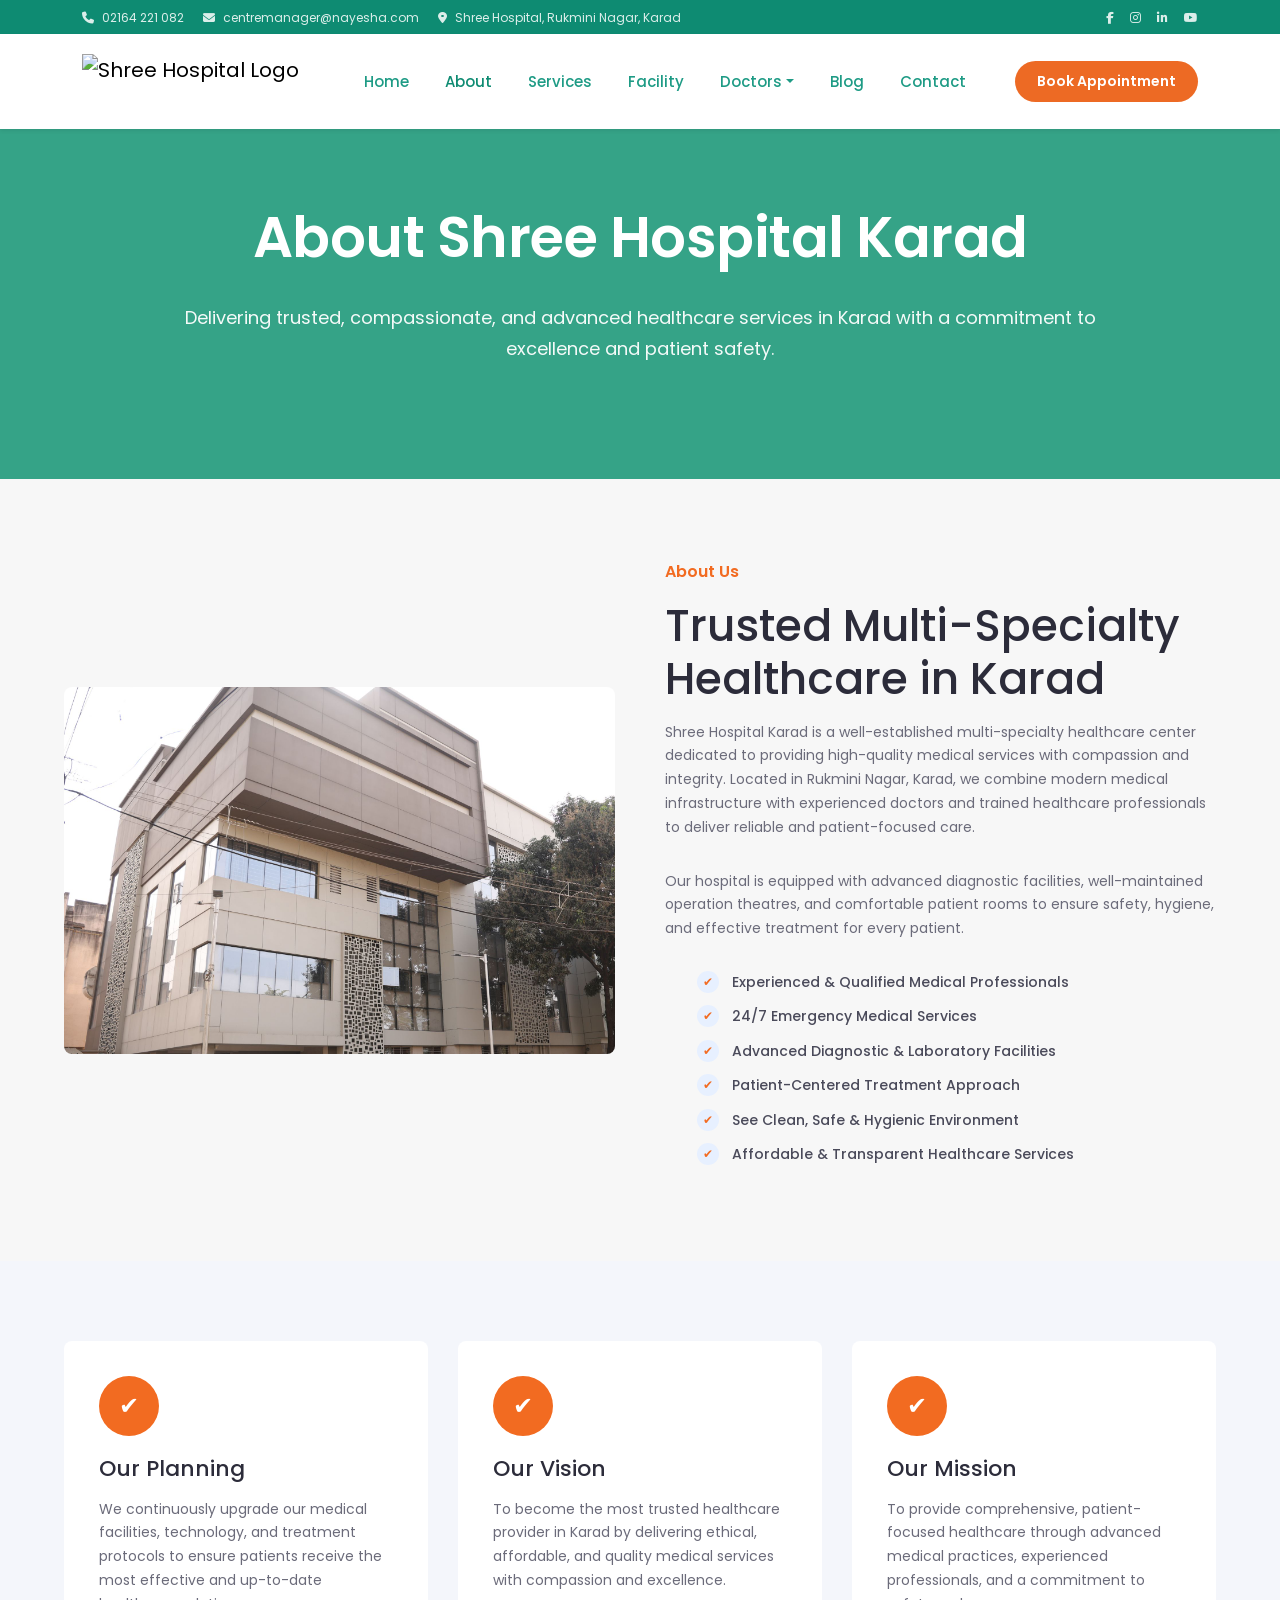
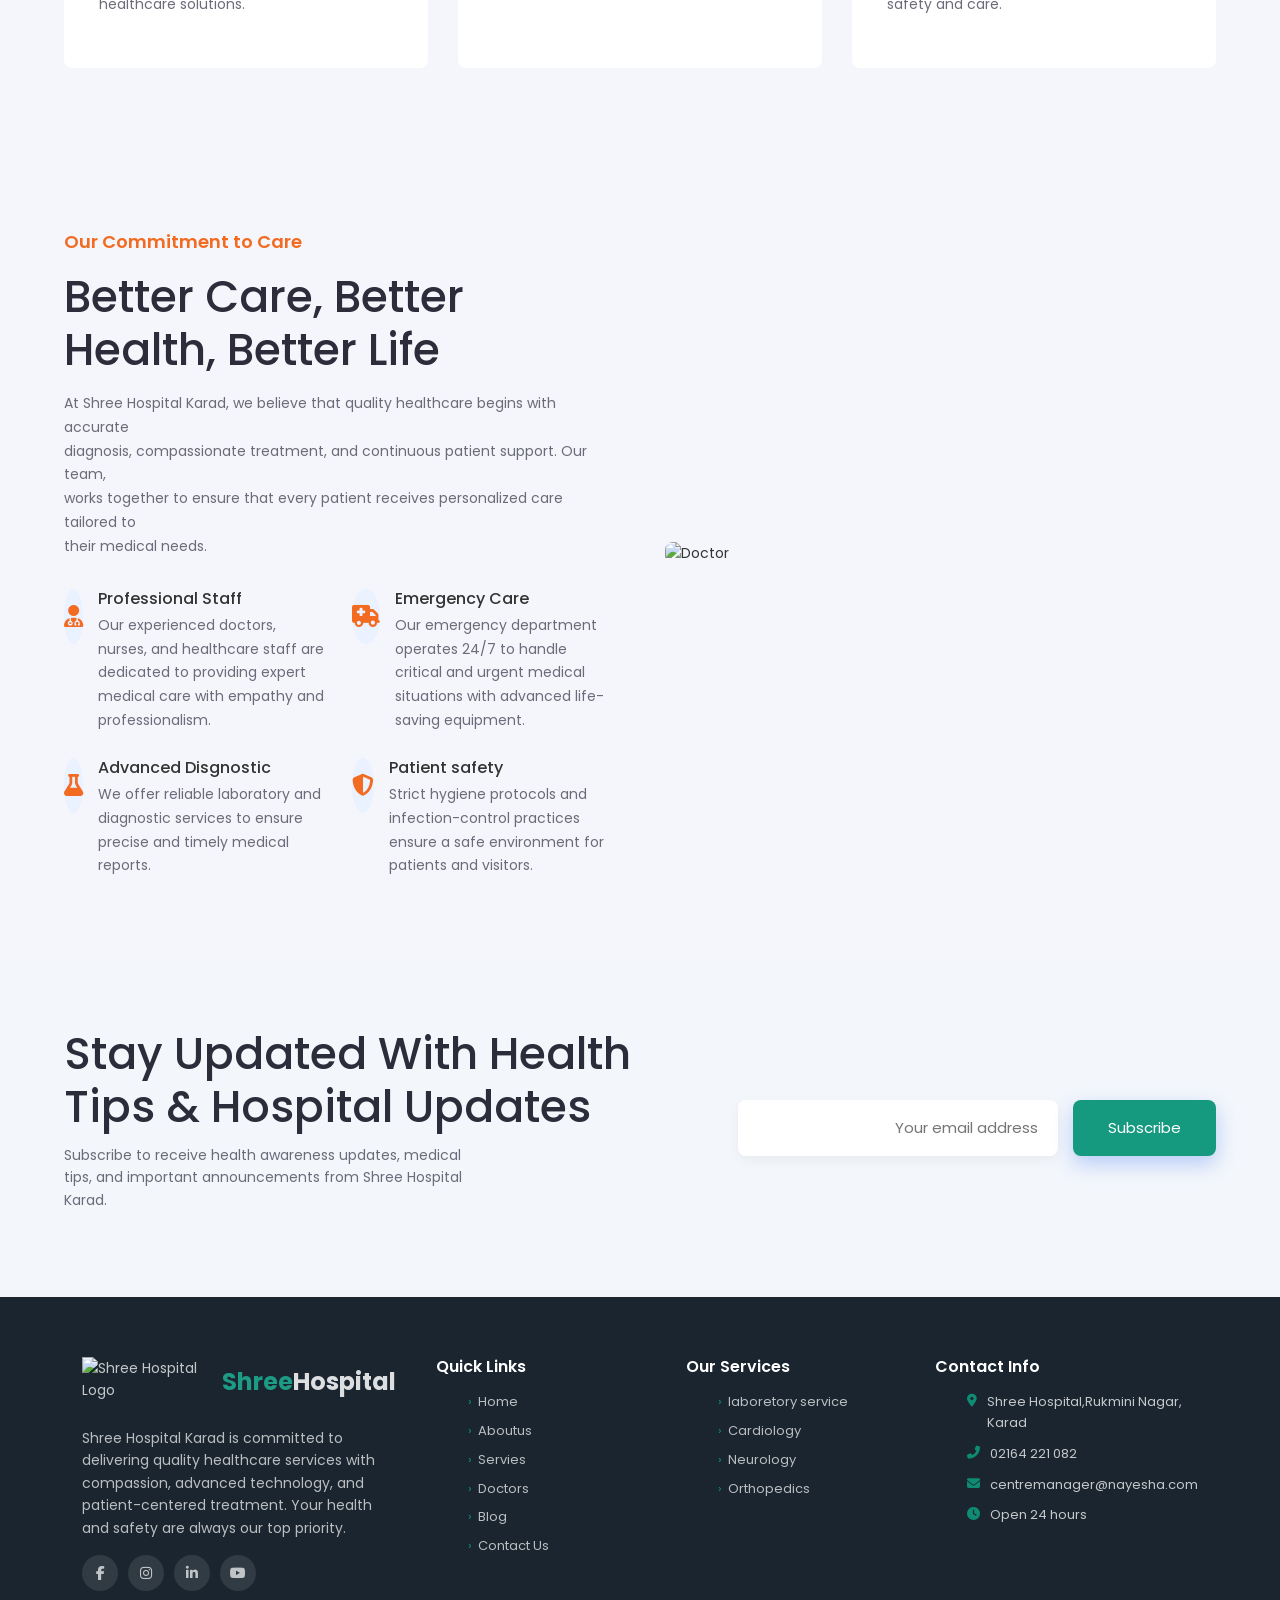
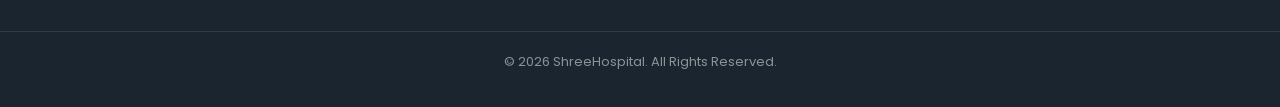
==== aboutus.html @ 48bb55ca "Add files via upload" ====
﻿<!DOCTYPE html>
<html lang="en">
<head>
<meta charset="UTF-8">
<meta name="viewport" content="width=device-width, initial-scale=1.0">
<title>Shree Hospital-karad</title>
<link href="https://fonts.googleapis.com/css2?family=Poppins:wght@300;400;500;600;700;800&display=swap" rel="stylesheet">
<link rel="stylesheet" href="https://cdnjs.cloudflare.com/ajax/libs/font-awesome/6.4.0/css/all.min.css">
<link href="https://cdn.jsdelivr.net/npm/bootstrap@5.3.2/dist/css/bootstrap.min.css" rel="stylesheet">
<link rel="stylesheet" href="navbar.css">
<style>
  *, *::before, *::after { box-sizing: border-box; margin: 0; padding: 0; }
  
  :root {
    --blue: #1e88e5;
    --blue-dark: #1565c0;
    --blue-light: #2196f3;
    --blue-pale: #e3f2fd;
    --text: #333;
    --text-light: #666;
    --white: #fff;
     --orange: #ed6a24;
    --green:#0e8b72;
  }
    


body { 
  
    font-family: 'Poppins', sans-serif;
    color: var(--text); 
    font-size: 14px;
     line-height: 1.6;
     }
  a {
     text-decoration: none; 
     color: inherit; 
    }
  img { 
    max-width: 100%;
     display: block; 
    }
  /* navbar styles in navbar.css */

        /* Main Container: This will contain the background image and overlay */
        .about-shree {
            position: relative;
            width: 100%;
           height: 300px; /* Set to 100% of the viewport height, adjust as needed (e.g., 60vh) */
            min-height: 350px; /* Ensures a minimum size if the viewport is very small */
            
            /* Background image setup */
            background-image: url('https://png.pngtree.com/thumb_back/fh260/background/20240912/pngtree-doctor-holding-clipboard-in-hospital-corridor-medical-stock-photo-image_16150320.jpg'); /* Placeholder: replace this with your hospital image URL */
            background-size: cover; /* Ensures the entire area is covered by the image */
            background-position: center center; /* Centers the image */
            background-repeat: no-repeat;
            
            /* Standard alignment and spacing */
            display: flex;
            align-items: center;
            justify-content: center;
            text-align: center;
            overflow: hidden; /* Important to contain the pseudo-element overlay */
        }

        /* Color Overlay to ensure text legibility (Matches the original background color) */
        .about-shree::before {
            content: '';
            position: absolute;
            top: 0;
            left: 0;
            width: 100%;
            height: 100%;
            /* Semi-transparent version of the original teal-green color */
            background-color: rgba(18, 147, 114, 0.85); /* rgba(R, G, B, Opacity) */
            z-index: 1; /* Places the overlay above the image and below the content */
        }

        /* Content Wrapper: Contains the text blocks and places them above the overlay */
        .content-container {
            position: relative;
            z-index: 2; /* Important: Must be higher than the pseudo-element overlay's z-index */
            max-width: 1000px; /* Limits the content width for readability */
            padding: 4rem 2rem; /* Vertical and horizontal padding */
            color: #ffffff; /* Sets text to white for high contrast */
        }

        /* Title Styling */
        .about-shree h1 {
            font-size: 3.5rem; /* Large font size for impact */
            font-weight: 600; /* Bold weight */
            letter-spacing: -0.5px; /* Slight letter spacing adjustment for better look */
            margin-bottom: 2rem; /* Spacing below the title */
        }

        /* Original Description Styling */
        .description {
            font-size: 1.125rem; /* Larger than default paragraph text */
            font-weight: 400; /* Regular weight */
            line-height: 1.7; /* Increases line height for better readability */
            opacity: 0.95; /* Slight reduction in opacity for a softer look */
            margin-bottom: 2.5rem; /* Spacing below the description and above the Fun Fact */
        }

        /* Special Styling for the Fun Fact Text */
        .fun-fact {
            font-size: 1.3rem; /* Visually distinct but not larger than the description */
            font-weight: 600; /* Bold weight for emphasis */
            color: #ffffff; /* Keeps it white, but you could use a slightly different color if desired */
            letter-spacing: 0.2px; /* Slight positive spacing for punch */
            line-height: 1.4; /* Tighter line-height for a punchier statement */
        }

        /* Add simple responsiveness to adjust for smaller screens */
        @media (max-width: 768px) {
            .about-shree {
                height: auto; /* Allow content to dictate height on mobile */
                padding: 5rem 1rem; /* Adjust padding for smaller screens */
            }
            .about-shree h1 {
                font-size: 2.5rem; /* Reduce title size on mobile */
                margin-bottom: 1.5rem;
            }
            .description {
                font-size: 1rem; /* Adjust paragraph size on mobile */
                margin-bottom: 2rem;
            }
            .fun-fact {
                font-size: 1.15rem; /* Adjust fun fact size on mobile */
            }
        }
    .about-section {
  padding: 80px 0;
  background: #f7f7f7;
   font-family: 'Poppins', sans-serif;
    }
/*about*/
.about-container {
  width: 90%;
  margin: auto;
  display: flex;
  align-items: center;
  gap: 50px;
}

/* Image */
.about-image img {
  width: 100%;
  height: 120%;
  border-radius: 10px;
}

/* Content */
.about-content {
  flex: 1;
}

.about-small {
  color:   #F26B21;
  font-weight: 600;
  font-size: 16px;
}

.about-content h2 {
  font-size: 42px;
  margin: 15px 0;
  color: #2c2c3a;
   font-family: 'Poppins', sans-serif;
}

.about-content p {
  color: #6b6b7a;
  line-height: 1.7;
  margin-bottom: 25px;
   font-family: 'Poppins', sans-serif;
}

/* List */
.about-list {
  list-style: none;
}

.about-list li {
  margin: 12px 0;
  padding-left: 35px;
  position: relative;
  color: #4a4a5a;
  font-weight: 500;
}

.about-list li::before {
  content: "✔";
  position: absolute;
  left: 0;
  top: 0;
  width: 22px;
  height: 22px;
  background: #e7f0ff;
  color:  #F26B21;
  border-radius: 50%;
  text-align: center;
  line-height: 22px;
  font-size: 12px;
}
/*mission*/
.mission-section {
  padding: 80px 0;
  background: #f4f6fb;
}

.mission-container {
  width: 90%;
  margin: auto;
  display: grid;
  grid-template-columns: repeat(3, 1fr);
  gap: 30px;
}

/* Card */
.mission-card {
  background: #fff;
  padding: 35px;
  border-radius: 8px;
  transition: 0.3s;
}

.mission-card:hover {
  transform: translateY(-8px);
  box-shadow: 0 10px 30px rgba(0,0,0,0.08);
}

/* Icon */
.icon {
  width: 60px;
  height: 60px;
  background:  #F26B21;
  color: #fff;
  font-size: 24px;
  border-radius: 50%;
  display: flex;
  align-items: center;
  justify-content: center;
  margin-bottom: 20px;
}

/* Text */
.mission-card h3 {
  font-size: 22px;
  margin-bottom: 15px;
  color: #2c2c3a;
  font-family: 'Poppins', sans-serif;
}

.mission-card p {
  color: #6b6b7a;
  line-height: 1.7;
   font-family: 'Poppins', sans-serif;
}
/*helath*/
.about-health {
  background: #f4f6fb;
  padding: 80px 0;
}

.about-container {
  width: 90%;
  margin: auto;
  display: flex;
  align-items: center;
  gap: 50px;
}

/* Left Content */
.about-content {
  flex: 1;
}

.sub-title {
  color: #F26B21;
  font-weight: 600;
  font-size: 18px;
}

.about-content h2 {
  font-size: 44px;
  margin: 15px 0;
  color: #2c2c3a;
  font-family: 'Poppins', sans-serif;
}

.about-content p {
  color: #6b6b7a;
  line-height: 1.7;
  margin-bottom: 30px;
   font-family: 'Poppins', sans-serif;
}

/* Features */
.about-features {
  display: grid;
  grid-template-columns: repeat(2, 1fr);
  gap: 25px;
}

.feature {
  display: flex;
  gap: 15px;
}

.feature .icon {
  width: 55px;
  height: 55px;
  background: #eaf1ff;
  border-radius: 50%;
  color:#F26B21;
  display: flex;
  align-items: center;
  justify-content: center;
  font-size: 22px;
}

.feature h4 {
  font-size: 16px;
  margin-bottom: 6px;
   font-family: 'Poppins', sans-serif;
}

.feature p {
  font-size: 14px;
  margin: 0;
  font-family: 'Poppins', sans-serif;
}

/* Image */
.about-image {
  flex: 1;
}

.about-image img {
  width: 100%;
  
  border-radius: 8px;
}

/* Responsive */
@media (max-width: 900px) {
  .about-container {
    flex-direction: column;
  }

  .about-features {
    grid-template-columns: 1fr;
  }

  .about-content h2 {
    font-size: 34px;
     font-family: 'Poppins', sans-serif;
  }
}
/*newsletter*/
.newsletter {
  background: #f3f6fb;
  padding: 70px 0;
}

.newsletter-container {
  width: 90%;
  margin: auto;
  display: flex;
  align-items: center;
  justify-content: space-between;
  gap: 30px;
}

/* Left Text */
.newsletter-text h2 {
  font-size: 44px;
  color: #2c2c3a;
  margin-bottom: 10px;
 font-family: 'Poppins', sans-serif;
}

.newsletter-text p {
  color: #6b6b7a;
  max-width: 420px;
  line-height: 1.6;
  font-family: 'Poppins', sans-serif;
}

/* Form */
.newsletter-form form {
  display: flex;
  gap: 15px;
}
.newsletter-form ::placeholder{
  text-align: right;
}
.newsletter-form input {
  padding: 16px 20px;
  border-radius: 8px;
  border: none;
  width: 320px;
  background: #fff;
  font-size: 15px;
  outline: none;
  box-shadow: 0 4px 12px rgba(0,0,0,0.05);
}

.newsletter-form button {
  padding: 16px 35px;
  border: none;
  border-radius: 8px;
  background: #159a80;
  color: white;
  font-size: 15px;
  cursor: pointer;
  transition: 0.3s;
  box-shadow: 0 8px 20px rgba(46,109,246,0.3);
}

.newsletter-form button:hover {
  background: orange;
}

/* Responsive */
@media (max-width: 900px) {
  .newsletter-container {
    flex-direction: column;
    text-align: center;
  }

  .newsletter-form form {
    flex-direction: column;
    width: 100%;
  }

  .newsletter-form input {
    width: 100%;
  }

  .newsletter-form button {
    width: 100%;
  }
}
  /* ---- FOOTER ---- */
  .footer {
     background: #1a252f;
      color: rgba(255,255,255,0.75);
       padding: 60px 0 0; }

  .footer-grid { 
    display: grid;
     grid-template-columns: 1.5fr 1fr 1fr 1.2fr; 
     gap: 40px;
      margin-bottom: 40px; }

  .footer h4 {
     font-family: 'Poppins', sans-serif;
      font-size: 16px; 
      font-weight: 600; 
      color: var(--white); 
      margin-bottom: 16px; 
    }
  .footer p {
     font-size: 13px;
      line-height: 1.8; 
    }
  .footer-links { 
    list-style: none;
   }
  .footer-links li 
  { margin-bottom: 8px;
   }
  .footer-links a { 
    font-size: 13px;
     color: rgba(255,255,255,0.7);
      transition: color 0.2s; 
      display: flex; 
      align-items: center; 
      gap: 6px; 
    }
  .footer-links a::before { 
    content: '›'; 
    color:#0e8b72;
   }
  .footer-links a:hover { 
    color: #0e8b72; 
  }
  .footer-contact li {
     display: flex; 
     gap: 10px; 
     margin-bottom: 10px;
      font-size: 13px;
       align-items: flex-start;
       }
  .footer-contact li i { 
    color: #0e8b72;
    margin-top: 2px; 
  }
  .footer .social-links {
     display: flex;
      gap: 10px;
       margin-top: 16px;
       }
  .footer .social-links a { 
    width: 36px; 
    height: 36px;
     border-radius: 50%; 
     background: rgba(255,255,255,0.1); 
     display: flex; 
     align-items: center;
      justify-content: center;
       color: rgba(255,255,255,0.7); 
       transition: all 0.2s; 
      }
  .footer .social-links a:hover {
     background:#0e8b72;
      color: var(--white); 
    }
  .footer-bottom {
     border-top: 1px solid rgba(255,255,255,0.1); 
     padding: 18px 0;
      text-align: center; 
      font-size: 13px; 
      color: rgba(255,255,255,0.5); 
    }

  /* Section backgrounds */
  .bg-light { background: #f8fbff; }


</style>
<!-- TOP BAR -->
<div class="topbar">
  <div class="container">
    <div>
      <span><i class="fas fa-phone"></i> 02164 221 082</span>
      <span><i class="fas fa-envelope"></i> centremanager@nayesha.com</span>
      <span><i class="fas fa-map-marker-alt"></i> Shree Hospital, Rukmini Nagar, Karad</span>
    </div>
    <div class="top-right">
      <a href="https://www.facebook.com/people/Shree-Hospital-Karad/61587661328336/" aria-label="Facebook"><i class="fab fa-facebook-f"></i></a>
      <a href="https://www.instagram.com/shreehospitalkarad/" aria-label="Instagram"><i class="fab fa-instagram"></i></a>
      <a href="https://www.linkedin.com/company/shree-hospital-karad/" aria-label="LinkedIn"><i class="fab fa-linkedin-in"></i></a>
      <a href="#" aria-label="YouTube"><i class="fab fa-youtube"></i></a>
    </div>
  </div>
</div>

<!-- NAVBAR -->
<nav class="navbar navbar-expand-lg navbar-light bg-white shadow-sm sticky-top">
  <div class="container">
    <a class="navbar-brand" href="index.html">
      <img src="https://www.shreehospitalkarad.com/assets/img/Logo_Final_2.png" class="logo" alt="Shree Hospital Logo">
    </a>
    <button class="navbar-toggler" type="button" data-bs-toggle="collapse" data-bs-target="#navbarNav" aria-controls="navbarNav" aria-expanded="false" aria-label="Toggle navigation">
      <span class="navbar-toggler-icon"></span>
    </button>
    <div class="collapse navbar-collapse justify-content-center" id="navbarNav">
      <ul class="navbar-nav">
        <li class="nav-item"><a class="nav-link " href="index.html">Home</a></li>
        <li class="nav-item"><a class="nav-link active" href="aboutus.html">About</a></li>
        <li class="nav-item"><a class="nav-link " href="servies.html">Services</a></li>
        <li class="nav-item"><a class="nav-link " href="facility.html">Facility</a></li>
        <li class="nav-item dropdown">
          <a class="nav-link dropdown-toggle " href="#" role="button" data-bs-toggle="dropdown">Doctors</a>
          <ul class="dropdown-menu">
            <li><a class="dropdown-item" href="doctor.html">Our Director</a></li>
            <li><a class="dropdown-item" href="associator.html">Our Associates</a></li>
          </ul>
        </li>
        <li class="nav-item"><a class="nav-link " href="blog.html">Blog</a></li>
        <li class="nav-item"><a class="nav-link " href="contact-us.html">Contact</a></li>
      </ul>
    </div>
    <a href="appointment.html" class="btn appointment-btn">Book Appointment</a>
  </div>
</nav>
 <section class="about-shree">
        <div class="content-container">
            <h1>About Shree Hospital Karad</h1>
            <p class="description">
                Delivering trusted, compassionate, and advanced healthcare services in Karad with a commitment to excellence and patient safety.
            </p>
           
        </div>
    </section>
<!--about-->
  <section class="about-section">
  <div class="about-container">

    <!-- Left Image -->
    <div class="about-image">
      <img src="1.jpg" alt="Doctor">
    </div>

    <!-- Right Content -->
    <div class="about-content">
      <span class="about-small">About Us</span>

      <h2>Trusted Multi-Specialty Healthcare in Karad</h2>

      <p>
        Shree Hospital Karad is a well-established multi-specialty healthcare center dedicated to providing high-quality medical services with compassion and integrity. Located in Rukmini Nagar, Karad, we combine modern medical infrastructure with experienced doctors and trained healthcare professionals to deliver reliable and patient-focused care.<br></p>
        <p>
        Our hospital is equipped with advanced diagnostic facilities, well-maintained operation theatres, and comfortable patient rooms to ensure safety, hygiene, and effective treatment for every patient.</p>
      

      <ul class="about-list">
        <li>Experienced & Qualified Medical Professionals</li>
        <li>24/7 Emergency Medical Services</li>
        <li>Advanced Diagnostic & Laboratory Facilities</li>
        <li>Patient-Centered Treatment Approach</li>
        <li>See Clean, Safe & Hygienic Environment</li>
        <li>Affordable & Transparent Healthcare Services</li>
      </ul>
    </div>

  </div>
</section>
<section class="mission-section">
  <div class="mission-container">

    <!-- Card 1 -->
    <div class="mission-card">
      <div class="icon">✔</div>
      <h3>Our Planning</h3>
      <p>
        We continuously upgrade our medical facilities, technology, and treatment protocols to ensure patients receive the most effective and up-to-date healthcare solutions.
      </p>
    </div>

    <!-- Card 2 -->
    <div class="mission-card">
      <div class="icon">✔</div>
      <h3>Our Vision</h3>
      <p>
        To become the most trusted healthcare provider in Karad by delivering ethical, affordable, and quality medical services with compassion and excellence.
      </p>
    </div>

    <!-- Card 3 -->
    <div class="mission-card">
      <div class="icon">✔</div>
      <h3>Our Mission</h3>
      <p>
        To provide comprehensive, patient-focused healthcare through advanced medical practices, experienced professionals, and a commitment to safety and care.
      </p>
    </div>

  </div>
</section>

<section class="about-health">
  <div class="about-container">

    <!-- Left Content -->
    <div class="about-content">
      <span class="sub-title">Our Commitment to Care</span>
      <h2>Better Care, Better Health, Better Life</h2>

      <p>
        At Shree Hospital Karad, we believe that quality healthcare begins with accurate<br> diagnosis, compassionate treatment, and continuous patient support. Our team,<br> works together to ensure that every patient receives personalized care tailored to <br>their medical needs.
      </p>

      <div class="about-features">

        <div class="feature">
          <div class="icon"><i class="fas fa-user-md"></i></div>
          <div>
            <h4>Professional Staff</h4>
            <p>Our experienced doctors, nurses, and healthcare staff are dedicated to providing expert medical care with empathy and professionalism.</p>
          </div>
        </div>

        <div class="feature">
          <div class="icon"><i class="fas fa-ambulance"></i></div>
          <div>
            <h4>Emergency Care</h4>
            <p>Our emergency department operates 24/7 to handle critical and urgent medical situations with advanced life-saving equipment.</p>
          </div>
        </div>

        <div class="feature">
          <div class="icon"><i class="fas fa-flask"></i></div>
          <div>
            <h4>Advanced Disgnostic</h4>
            <p>We offer reliable laboratory and diagnostic services to ensure precise and timely medical reports.</p>
          </div>
        </div>

        <div class="feature">
          <div class="icon"><i class="fas fa-shield-alt"></i></div>
          <div>
            <h4>Patient safety</h4>
            <p>Strict hygiene protocols and infection-control practices ensure a safe environment for patients and visitors.</p>
          </div>
        </div>

      </div>
    </div>

    <!-- Right Image -->
    <div class="about-image">
      <img src="https://plus.unsplash.com/premium_photo-1658506671316-0b293df7c72b?fm=jpg&q=60&w=3000&auto=format&fit=crop&ixlib=rb-4.1.0&ixid=M3wxMjA3fDB8MHxzZWFyY2h8MXx8ZG9jdG9yfGVufDB8fDB8fHww" alt="Doctor">
    </div>

  </div>
</section>
<!--newsletter-->
<section class="newsletter">
  <div class="newsletter-container">

    <!-- Left Content -->
    <div class="newsletter-text">
      <h2>Stay Updated With Health Tips & Hospital Updates</h2>
      <p>
        Subscribe to receive health awareness updates, medical tips, and important announcements from Shree Hospital Karad.
      </p>
    </div>

    <!-- Right Form -->
    <div class="newsletter-form">
      <form>
        <input type="email" placeholder="Your email address" required>
        <button type="submit">Subscribe</button>
      </form>
    </div>

  </div>
</section>
<!-- FOOTER -->
<footer class="footer">
  <div class="container">
    <div class="footer-grid">
      <div>
         <!-- Logo Image and Text Section -->
        <div class="footer-logo-wrapper" style="display: flex; align-items: center; margin-bottom: 20px; gap: 10px;">
          <!-- Image Tag: Yahan apni logo file ka path daalein -->
          <img src="https://www.shreehospitalkarad.com/assets/img/Logo_Final_2.png" alt="Shree Hospital Logo" style="height: 50px; width: auto;">
          
          <div class="logo-text" style="font-size: 24px; font-weight: 700; font-family: 'Poppins', sans-serif;">
            <span style="color: #1E9B85;">Shree</span><span style="color: rgba(255,255,255,0.85)">Hospital</span>
          </div>
        </div>

        <p style="color: rgba(255,255,255,0.7); line-height: 1.6; font-size: 14px;">
          Shree Hospital Karad is committed to delivering quality healthcare services with compassion, advanced technology, and patient-centered treatment. Your health and safety are always our top priority.
        </p>
        <div class="social-links">
          <a href="https://www.facebook.com/people/Shree-Hospital-Karad/61587661328336/"><i class="fab fa-facebook-f"></i></a>
          <a href="https://www.instagram.com/shreehospitalkarad/"><i class="fab fa-instagram"></i></a>
          <a href="https://www.linkedin.com/company/shree-hospital-karad/"><i class="fab fa-linkedin-in"></i></a>
          <a href="#"><i class="fab fa-youtube"></i></a>
          
          
        </div>
      </div>
      <div>
        <h4>Quick Links</h4>
        <ul class="footer-links">
          <li><a href="index.html">Home</a></li>
          <li><a href="aboutus.html">Aboutus</a></li>
          <li><a href="servies.html">Servies</a></li>
          <li><a href="doctor.html">Doctors</a></li>
          <li><a href="blog.html">Blog</a></li>
          <li><a href="contact-us.html">Contact Us</a></li>
        </ul>
      </div>
      <div>
        <h4>Our Services</h4>
        <ul class="footer-links">
          <li><a href="servies.html">laboretory service</a></li>
          <li><a href="servies.html">Cardiology</a></li>
          <li><a href="servies.html">Neurology</a></li>
          <li><a href="servies.html">Orthopedics</a></li>
        </ul>
      </div>
      <div>
        <h4>Contact Info</h4>
        <ul class="footer-contact" style="list-style: none;">
          <li><i class="fas fa-map-marker-alt"></i> Shree Hospital,Rukmini Nagar, Karad</li>
          <li><i class="fas fa-phone-alt"></i>  02164 221 082</li>
          <li><i class="fas fa-envelope"></i>centremanager@nayesha.com</li>
          <li><i class="fas fa-clock"></i>Open 24 hours</li>
        </ul>
      </div>
    </div>
  </div>
  <div class="footer-bottom">
    <div class="container">
      <p>© 2026 ShreeHospital. All Rights Reserved. 
    </div>
  </div>
</footer>
<script src="https://cdn.jsdelivr.net/npm/bootstrap@5.3.2/dist/js/bootstrap.bundle.min.js"></script>
</body>
</html>
---- navbar.css ----
/* ===== SHARED NAVBAR STYLES - Shree Hospital ===== */
/* Font: Poppins (loaded via Google Fonts in each page) */

* , *::before, *::after { box-sizing: border-box; margin: 0; padding: 0; }

:root {
  --green: #0e8b72;
  --green-mid: #1E9B85;
  --orange: #F26B21;
  --white: #fff;
  --text: #333;
  --text-light: #666;
}

body {
  font-family: 'Poppins', sans-serif;
  color: var(--text);
  font-size: 14px;
  line-height: 1.6;
}

a { text-decoration: none; color: inherit; }
img { max-width: 100%; display: block; }

/* ---- TOP BAR ---- */
.topbar {
  background: var(--green);
  padding: 6px 0;
}
.topbar .container {
  display: flex;
  justify-content: space-between;
  align-items: center;
}
.topbar span {
  color: rgba(255,255,255,0.85);
  font-size: 12px;
  margin-right: 15px;
  font-family: 'Poppins', sans-serif;
}
.topbar span i { margin-right: 5px; }
.topbar .top-right a {
  color: rgba(255,255,255,0.85);
  font-size: 12px;
  margin-left: 12px;
  transition: color 0.2s;
}
.topbar .top-right a:hover { color: #fff; }

/* ---- NAVBAR ---- */
.navbar {
  padding: 15px 0;
  background-color: #fff !important;
  font-family: 'Poppins', sans-serif;
}

.logo { height: 55px; }

.navbar-nav .nav-link {
  font-size: 15px;
  font-weight: 500;
  color: var(--green-mid) !important;
  margin: 0 10px;
  transition: color 0.3s;
  font-family: 'Poppins', sans-serif;
}
.navbar-nav .nav-link:hover,
.navbar-nav .nav-link.active {
  color: var(--green) !important;
}

.dropdown-item {
  color: var(--green-mid) !important;
  font-family: 'Poppins', sans-serif;
  font-size: 14px;
}
.dropdown-item:hover {
  background-color: #f0faf7;
  color: var(--green) !important;
}
.dropdown:hover .dropdown-menu {
  display: block;
  margin-top: 0;
}

/* ---- APPOINTMENT BUTTON ---- */
.appointment-btn {
  background: var(--orange);
  color: #fff !important;
  padding: 10px 22px;
  border-radius: 30px;
  font-weight: 600;
  font-size: 14px;
  font-family: 'Poppins', sans-serif;
  border: none;
  transition: background 0.2s;
  white-space: nowrap;
}
.appointment-btn:hover {
  background: #d45a15;
  color: #fff !important;
}

/* ---- RESPONSIVE ---- */
@media (max-width: 991px) {
  .navbar-nav { text-align: center; margin-top: 15px; }
  .appointment-btn { display: block; margin: 15px auto; }
}

/* ---- PAGE BANNER (used on inner pages) ---- */
.page-banner {
  position: relative;
  width: 100%;
  height: 260px;
  background: linear-gradient(rgba(14,139,114,0.88), rgba(14,139,114,0.78)),
              url('https://images.unsplash.com/photo-1551076805-e1869033e561?auto=format&fit=crop&w=1920&q=80') center/cover no-repeat;
  display: flex;
  align-items: center;
  justify-content: center;
  text-align: center;
  color: #fff;
}
.page-banner h1 {
  font-size: 2.8rem;
  font-weight: 700;
  font-family: 'Poppins', sans-serif;
  margin-bottom: 10px;
}
.page-banner p {
  font-size: 1rem;
  opacity: 0.9;
  font-family: 'Poppins', sans-serif;
}
@media (max-width: 768px) {
  .page-banner { height: auto; padding: 50px 20px; }
  .page-banner h1 { font-size: 2rem; }
}
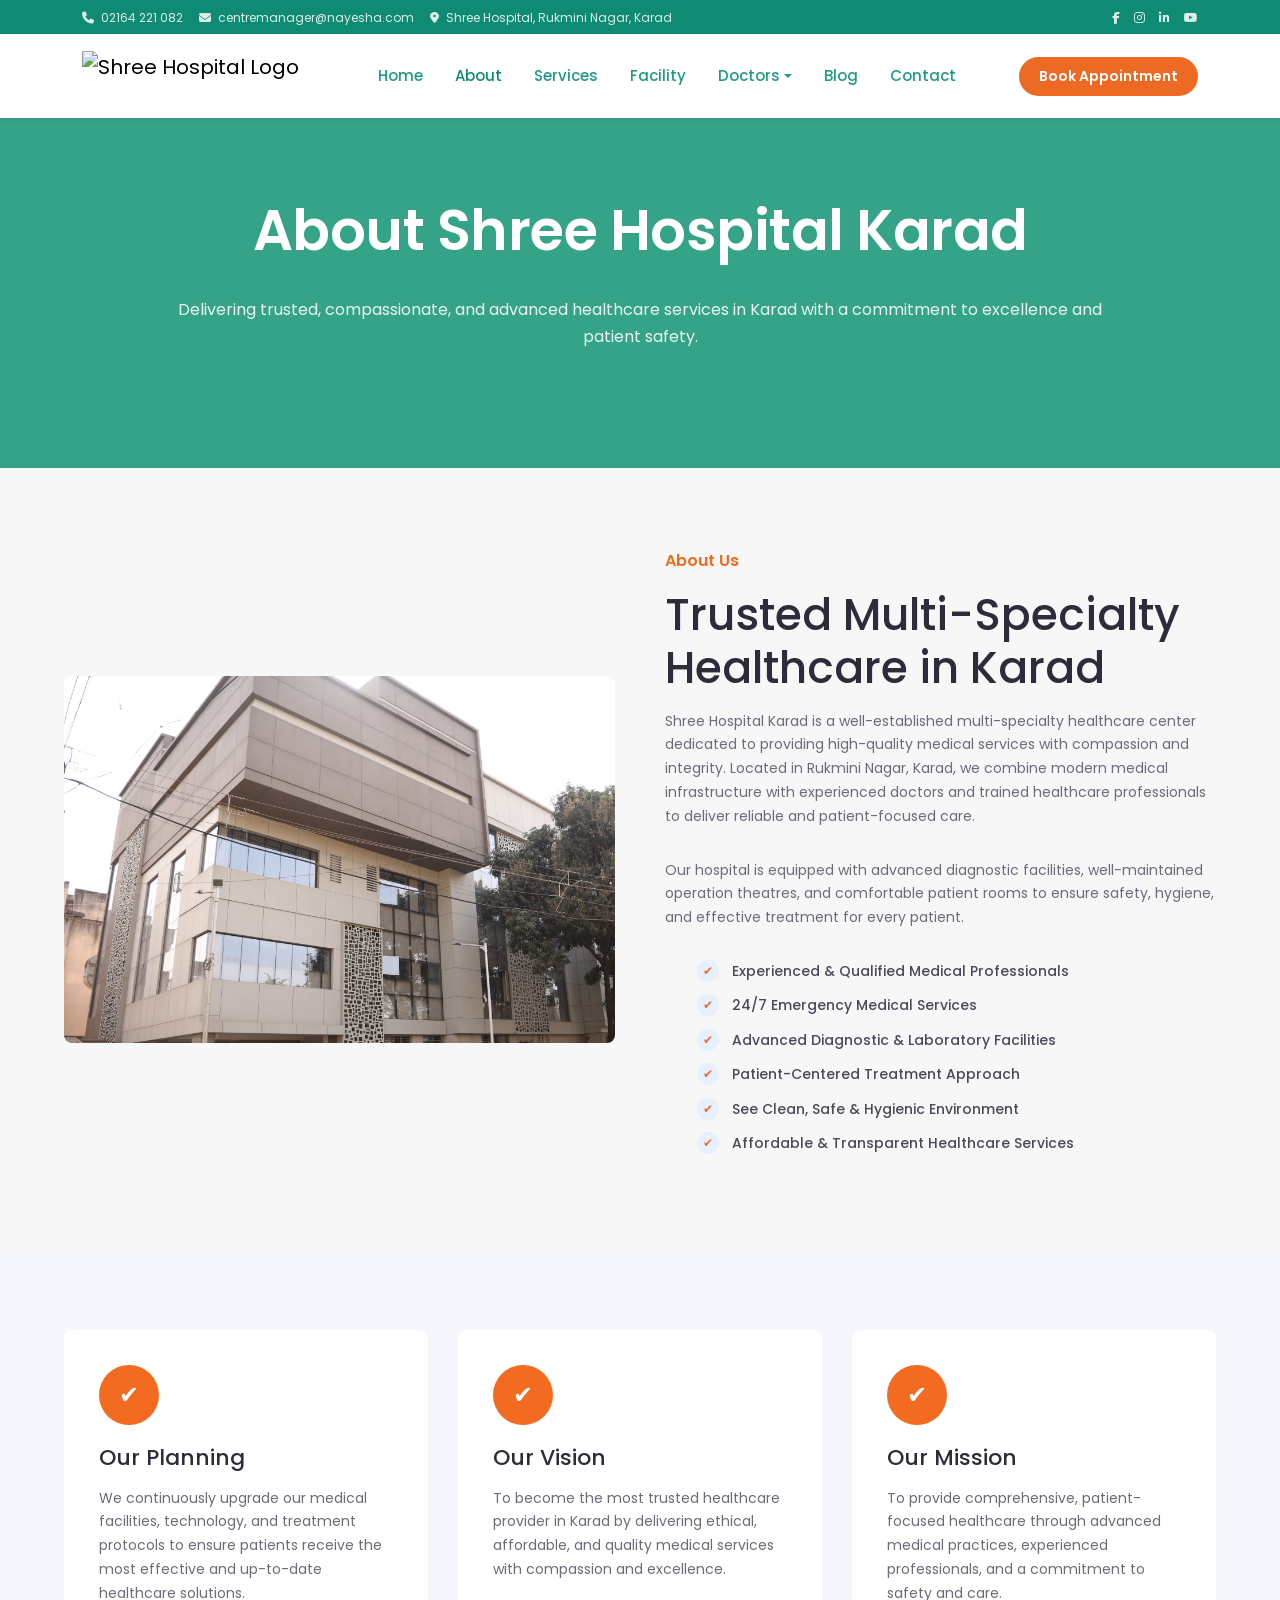
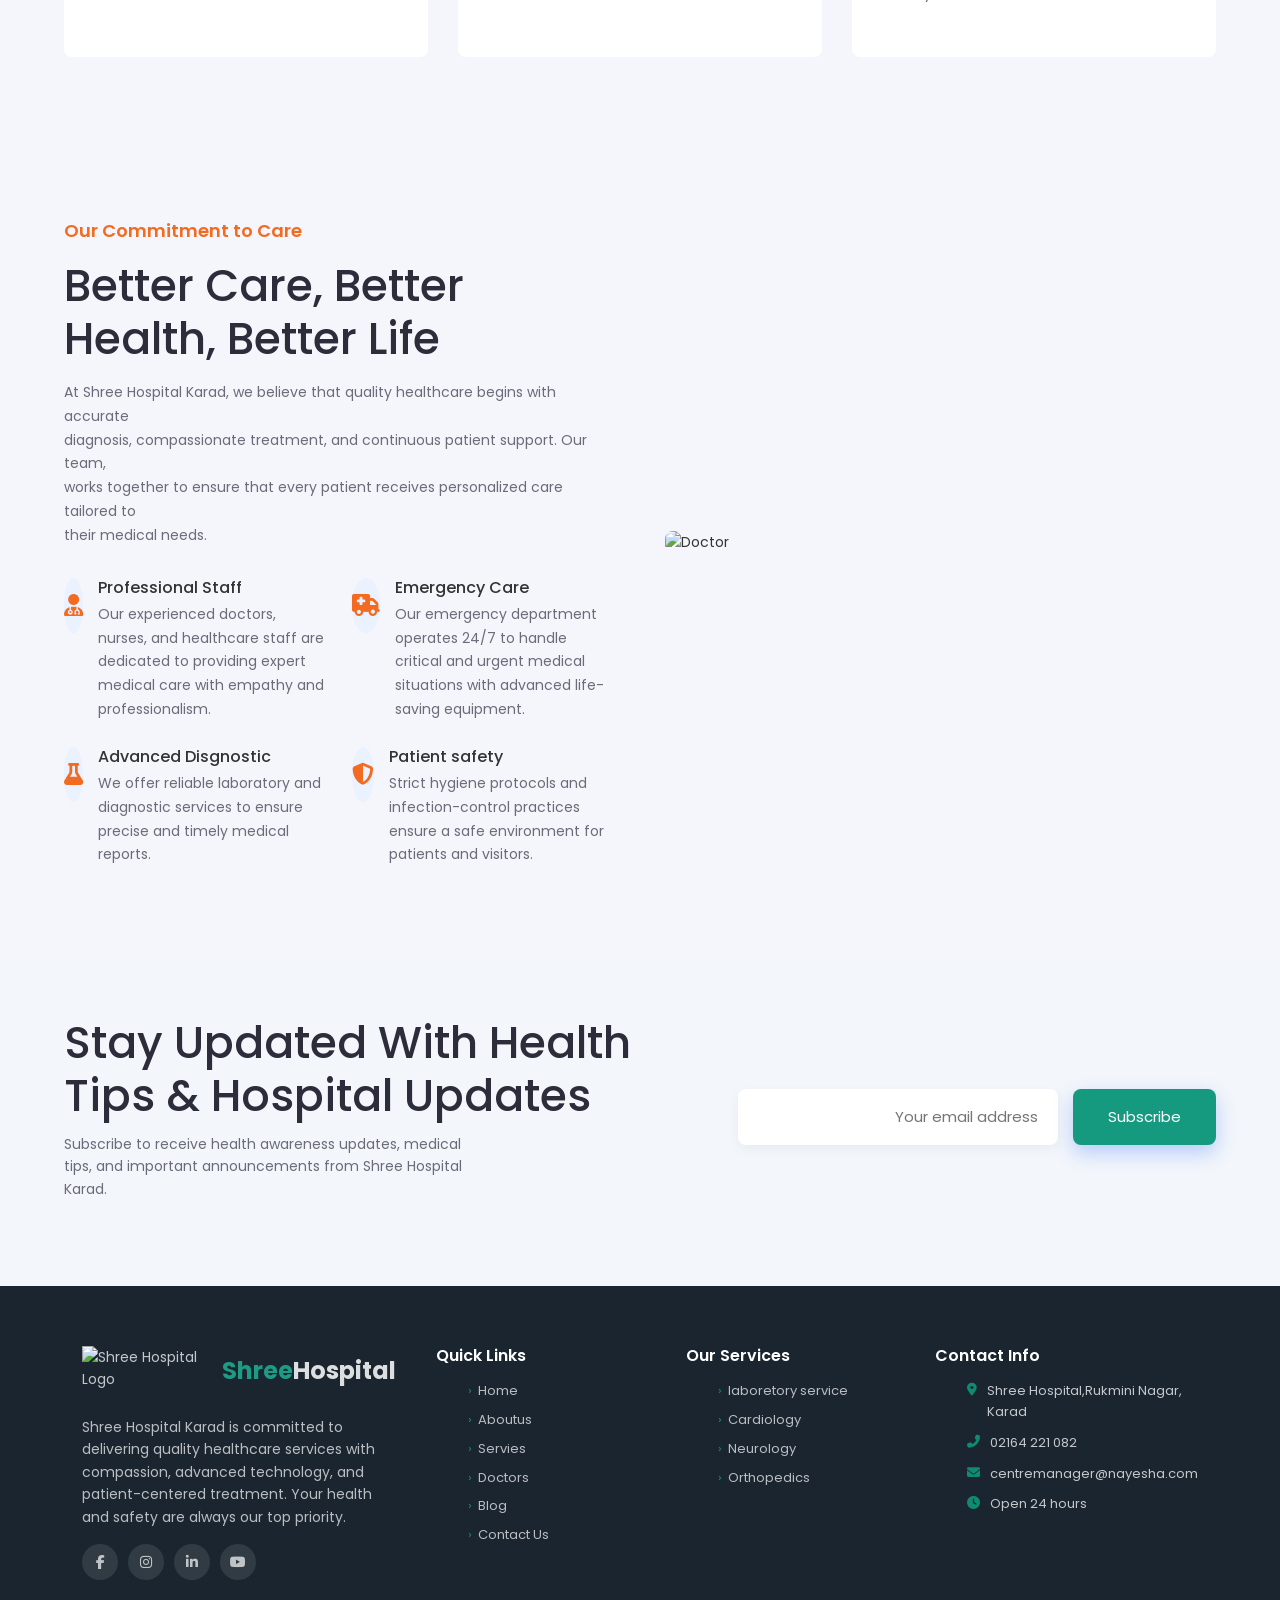
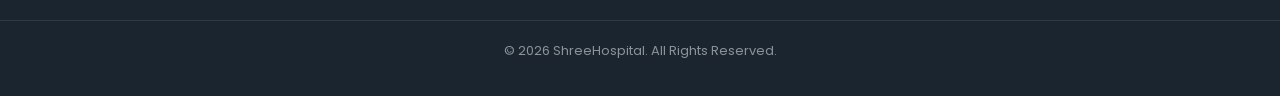
==== commit f4175c42: "Update aboutus.html" ====
--- a/aboutus.html
+++ b/aboutus.html
@@ -1,13 +1,13 @@
-﻿<!DOCTYPE html>
+<!DOCTYPE html>
 <html lang="en">
 <head>
 <meta charset="UTF-8">
 <meta name="viewport" content="width=device-width, initial-scale=1.0">
 <title>Shree Hospital-karad</title>
-<link href="https://fonts.googleapis.com/css2?family=Poppins:wght@300;400;500;600;700;800&display=swap" rel="stylesheet">
-<link rel="stylesheet" href="https://cdnjs.cloudflare.com/ajax/libs/font-awesome/6.4.0/css/all.min.css">
-<link href="https://cdn.jsdelivr.net/npm/bootstrap@5.3.2/dist/css/bootstrap.min.css" rel="stylesheet">
-<link rel="stylesheet" href="navbar.css">
+<link href="https://fonts.googleapis.com/css2?family=Poppins:wght@300;400;500;600;700;800&display=swap" rel="stylesheet">
+<link rel="stylesheet" href="https://cdnjs.cloudflare.com/ajax/libs/font-awesome/6.4.0/css/all.min.css">
+<link href="https://cdn.jsdelivr.net/npm/bootstrap@5.3.2/dist/css/bootstrap.min.css" rel="stylesheet">
+<link rel="stylesheet" href="navbar.css">
 <style>
   *, *::before, *::after { box-sizing: border-box; margin: 0; padding: 0; }
   
@@ -39,7 +39,7 @@
   img { 
     max-width: 100%;
      display: block; 
-    }
+    }
   /* navbar styles in navbar.css */
 
         /* Main Container: This will contain the background image and overlay */
@@ -528,53 +528,70 @@
   /* Section backgrounds */
   .bg-light { background: #f8fbff; }
 
+  /* ============ MOBILE RESPONSIVE ============ */
+  @media (max-width: 767px) {
+    .about-container { flex-direction: column; gap: 24px; }
+    .about-content h2 { font-size: 24px; }
+    .mission-container { grid-template-columns: 1fr; }
+    .about-features { grid-template-columns: 1fr; }
+    .newsletter-container { flex-direction: column; text-align: center; }
+    .newsletter-form form { flex-direction: column; width: 100%; }
+    .newsletter-form input { width: 100%; }
+    .newsletter-form button { width: 100%; }
+    .newsletter-text h2 { font-size: 24px; }
+    .about-section { padding: 40px 0; }
+    .mission-section { padding: 40px 0; }
+    .about-health { padding: 40px 0; }
+    .newsletter { padding: 40px 0; }
+  }
+
 
 </style>
-<!-- TOP BAR -->
-<div class="topbar">
-  <div class="container">
-    <div>
-      <span><i class="fas fa-phone"></i> 02164 221 082</span>
-      <span><i class="fas fa-envelope"></i> centremanager@nayesha.com</span>
-      <span><i class="fas fa-map-marker-alt"></i> Shree Hospital, Rukmini Nagar, Karad</span>
-    </div>
-    <div class="top-right">
-      <a href="https://www.facebook.com/people/Shree-Hospital-Karad/61587661328336/" aria-label="Facebook"><i class="fab fa-facebook-f"></i></a>
-      <a href="https://www.instagram.com/shreehospitalkarad/" aria-label="Instagram"><i class="fab fa-instagram"></i></a>
-      <a href="https://www.linkedin.com/company/shree-hospital-karad/" aria-label="LinkedIn"><i class="fab fa-linkedin-in"></i></a>
-      <a href="#" aria-label="YouTube"><i class="fab fa-youtube"></i></a>
-    </div>
-  </div>
-</div>
-
-<!-- NAVBAR -->
-<nav class="navbar navbar-expand-lg navbar-light bg-white shadow-sm sticky-top">
-  <div class="container">
-    <a class="navbar-brand" href="index.html">
-      <img src="https://www.shreehospitalkarad.com/assets/img/Logo_Final_2.png" class="logo" alt="Shree Hospital Logo">
-    </a>
-    <button class="navbar-toggler" type="button" data-bs-toggle="collapse" data-bs-target="#navbarNav" aria-controls="navbarNav" aria-expanded="false" aria-label="Toggle navigation">
-      <span class="navbar-toggler-icon"></span>
-    </button>
-    <div class="collapse navbar-collapse justify-content-center" id="navbarNav">
-      <ul class="navbar-nav">
-        <li class="nav-item"><a class="nav-link " href="index.html">Home</a></li>
-        <li class="nav-item"><a class="nav-link active" href="aboutus.html">About</a></li>
-        <li class="nav-item"><a class="nav-link " href="servies.html">Services</a></li>
-        <li class="nav-item"><a class="nav-link " href="facility.html">Facility</a></li>
-        <li class="nav-item dropdown">
-          <a class="nav-link dropdown-toggle " href="#" role="button" data-bs-toggle="dropdown">Doctors</a>
-          <ul class="dropdown-menu">
-            <li><a class="dropdown-item" href="doctor.html">Our Director</a></li>
-            <li><a class="dropdown-item" href="associator.html">Our Associates</a></li>
-          </ul>
-        </li>
-        <li class="nav-item"><a class="nav-link " href="blog.html">Blog</a></li>
-        <li class="nav-item"><a class="nav-link " href="contact-us.html">Contact</a></li>
-      </ul>
-    </div>
-    <a href="appointment.html" class="btn appointment-btn">Book Appointment</a>
-  </div>
+<!-- TOP BAR -->
+<div class="topbar">
+  <div class="container">
+    <div class="top-left">
+      <span><i class="fas fa-phone"></i> 02164 221 082</span>
+      <span><i class="fas fa-envelope"></i> centremanager@nayesha.com</span>
+      <span class="address-hide"><i class="fas fa-map-marker-alt"></i> Shree Hospital, Rukmini Nagar, Karad</span>
+    </div>
+    <div class="top-right">
+      <a href="https://www.facebook.com/people/Shree-Hospital-Karad/61587661328336/" aria-label="Facebook"><i class="fab fa-facebook-f"></i></a>
+      <a href="https://www.instagram.com/shreehospitalkarad/" aria-label="Instagram"><i class="fab fa-instagram"></i></a>
+      <a href="https://www.linkedin.com/company/shree-hospital-karad/" aria-label="LinkedIn"><i class="fab fa-linkedin-in"></i></a>
+      <a href="#" aria-label="YouTube"><i class="fab fa-youtube"></i></a>
+    </div>
+  </div>
+</div>
+
+<!-- NAVBAR -->
+<nav class="navbar navbar-expand-lg navbar-light bg-white shadow-sm sticky-top">
+  <div class="container">
+    <a class="navbar-brand" href="index.html">
+      <img src="https://www.shreehospitalkarad.com/assets/img/Logo_Final_2.png" class="logo" alt="Shree Hospital Logo">
+    </a>
+    <button class="navbar-toggler" type="button" data-bs-toggle="collapse" data-bs-target="#navbarNav" aria-controls="navbarNav" aria-expanded="false" aria-label="Toggle navigation">
+      <span class="navbar-toggler-icon"></span>
+    </button>
+    <div class="collapse navbar-collapse justify-content-center" id="navbarNav">
+      <ul class="navbar-nav">
+        <li class="nav-item"><a class="nav-link " href="index.html">Home</a></li>
+        <li class="nav-item"><a class="nav-link active" href="aboutus.html">About</a></li>
+        <li class="nav-item"><a class="nav-link " href="servies.html">Services</a></li>
+        <li class="nav-item"><a class="nav-link " href="facility.html">Facility</a></li>
+        <li class="nav-item dropdown">
+          <a class="nav-link dropdown-toggle " href="#" role="button" data-bs-toggle="dropdown">Doctors</a>
+          <ul class="dropdown-menu">
+            <li><a class="dropdown-item" href="doctor.html">Our Director</a></li>
+            <li><a class="dropdown-item" href="associator.html">Our Associates</a></li>
+          </ul>
+        </li>
+        <li class="nav-item"><a class="nav-link " href="blog.html">Blog</a></li>
+        <li class="nav-item"><a class="nav-link " href="contact-us.html">Contact</a></li>
+      </ul>
+    </div>
+    <a href="appointment.html" class="btn appointment-btn">Book Appointment</a>
+  </div>
 </nav>
  <section class="about-shree">
         <div class="content-container">
@@ -793,6 +810,6 @@
     </div>
   </div>
 </footer>
-<script src="https://cdn.jsdelivr.net/npm/bootstrap@5.3.2/dist/js/bootstrap.bundle.min.js"></script>
+<script src="https://cdn.jsdelivr.net/npm/bootstrap@5.3.2/dist/js/bootstrap.bundle.min.js"></script>
 </body>
 </html>
--- a/navbar.css
+++ b/navbar.css
@@ -1,7 +1,6 @@
 /* ===== SHARED NAVBAR STYLES - Shree Hospital ===== */
-/* Font: Poppins (loaded via Google Fonts in each page) */
-
-* , *::before, *::after { box-sizing: border-box; margin: 0; padding: 0; }
+
+*, *::before, *::after { box-sizing: border-box; margin: 0; padding: 0; }
 
 :root {
   --green: #0e8b72;
@@ -31,36 +30,39 @@
   display: flex;
   justify-content: space-between;
   align-items: center;
+  flex-wrap: wrap;
+  gap: 6px;
 }
 .topbar span {
   color: rgba(255,255,255,0.85);
   font-size: 12px;
-  margin-right: 15px;
-  font-family: 'Poppins', sans-serif;
-}
-.topbar span i { margin-right: 5px; }
+  margin-right: 12px;
+  font-family: 'Poppins', sans-serif;
+  white-space: nowrap;
+}
+.topbar span i { margin-right: 4px; }
 .topbar .top-right a {
   color: rgba(255,255,255,0.85);
   font-size: 12px;
-  margin-left: 12px;
+  margin-left: 10px;
   transition: color 0.2s;
 }
 .topbar .top-right a:hover { color: #fff; }
 
 /* ---- NAVBAR ---- */
 .navbar {
-  padding: 15px 0;
+  padding: 12px 0;
   background-color: #fff !important;
   font-family: 'Poppins', sans-serif;
 }
 
-.logo { height: 55px; }
+.logo { height: 50px; }
 
 .navbar-nav .nav-link {
   font-size: 15px;
   font-weight: 500;
   color: var(--green-mid) !important;
-  margin: 0 10px;
+  margin: 0 8px;
   transition: color 0.3s;
   font-family: 'Poppins', sans-serif;
 }
@@ -87,7 +89,7 @@
 .appointment-btn {
   background: var(--orange);
   color: #fff !important;
-  padding: 10px 22px;
+  padding: 9px 20px;
   border-radius: 30px;
   font-weight: 600;
   font-size: 14px;
@@ -101,37 +103,106 @@
   color: #fff !important;
 }
 
-/* ---- RESPONSIVE ---- */
-@media (max-width: 991px) {
-  .navbar-nav { text-align: center; margin-top: 15px; }
-  .appointment-btn { display: block; margin: 15px auto; }
-}
-
-/* ---- PAGE BANNER (used on inner pages) ---- */
-.page-banner {
+/* ---- PAGE BANNER ---- */
+.about-shree {
   position: relative;
   width: 100%;
   height: 260px;
-  background: linear-gradient(rgba(14,139,114,0.88), rgba(14,139,114,0.78)),
-              url('https://images.unsplash.com/photo-1551076805-e1869033e561?auto=format&fit=crop&w=1920&q=80') center/cover no-repeat;
+  min-height: 200px;
+  background-size: cover;
+  background-position: center;
+  background-repeat: no-repeat;
   display: flex;
   align-items: center;
   justify-content: center;
   text-align: center;
+  overflow: hidden;
+}
+.about-shree::before {
+  content: '';
+  position: absolute;
+  inset: 0;
+  background-color: rgba(14, 139, 114, 0.85);
+  z-index: 1;
+}
+.content-container {
+  position: relative;
+  z-index: 2;
+  max-width: 900px;
+  padding: 2rem 1.5rem;
   color: #fff;
 }
-.page-banner h1 {
+.about-shree h1 {
   font-size: 2.8rem;
   font-weight: 700;
   font-family: 'Poppins', sans-serif;
   margin-bottom: 10px;
 }
-.page-banner p {
+.about-shree p {
   font-size: 1rem;
   opacity: 0.9;
   font-family: 'Poppins', sans-serif;
 }
-@media (max-width: 768px) {
-  .page-banner { height: auto; padding: 50px 20px; }
-  .page-banner h1 { font-size: 2rem; }
-}
+
+/* ---- FOOTER MOBILE ---- */
+.footer { background: #1a252f; color: rgba(255,255,255,0.75); padding: 60px 0 0; }
+.footer-grid {
+  display: grid;
+  grid-template-columns: 1.5fr 1fr 1fr 1.2fr;
+  gap: 40px;
+  margin-bottom: 40px;
+}
+.footer h4 { font-family: 'Poppins', sans-serif; font-size: 16px; font-weight: 600; color: #fff; margin-bottom: 16px; }
+.footer p { font-size: 13px; line-height: 1.8; }
+.footer-links { list-style: none; }
+.footer-links li { margin-bottom: 8px; }
+.footer-links a { font-size: 13px; color: rgba(255,255,255,0.7); transition: color 0.2s; display: flex; align-items: center; gap: 6px; }
+.footer-links a::before { content: '›'; color: #0e8b72; }
+.footer-links a:hover { color: #0e8b72; }
+.footer-contact { list-style: none; }
+.footer-contact li { display: flex; gap: 10px; margin-bottom: 10px; font-size: 13px; align-items: flex-start; }
+.footer-contact li i { color: #0e8b72; margin-top: 2px; }
+.footer .social-links { display: flex; gap: 10px; margin-top: 16px; flex-wrap: wrap; }
+.footer .social-links a { width: 36px; height: 36px; border-radius: 50%; background: rgba(255,255,255,0.1); display: flex; align-items: center; justify-content: center; color: rgba(255,255,255,0.7); transition: all 0.2s; }
+.footer .social-links a:hover { background: #0e8b72; color: #fff; }
+.footer-bottom { border-top: 1px solid rgba(255,255,255,0.1); padding: 18px 0; text-align: center; font-size: 13px; color: rgba(255,255,255,0.5); }
+
+/* ============================================
+   MOBILE RESPONSIVE - ALL PAGES
+   ============================================ */
+
+/* Tablet */
+@media (max-width: 991px) {
+  .navbar-nav { text-align: center; margin-top: 10px; }
+  .navbar-nav .nav-link { margin: 4px 0; padding: 8px 16px; border-radius: 6px; }
+  .navbar-nav .nav-link:hover { background: #f0faf7; }
+  .appointment-btn { display: block; margin: 12px auto; width: fit-content; }
+  .footer-grid { grid-template-columns: 1fr 1fr; gap: 30px; }
+}
+
+/* Mobile */
+@media (max-width: 767px) {
+  /* Topbar - hide address on small screens, keep phone + social */
+  .topbar .container { justify-content: center; }
+  .topbar .top-left { display: flex; flex-wrap: wrap; justify-content: center; gap: 4px; }
+  .topbar span.address-hide { display: none; }
+  .topbar .top-right { margin-top: 2px; }
+
+  /* Logo smaller */
+  .logo { height: 42px; }
+
+  /* Page banner */
+  .about-shree { height: auto; padding: 50px 16px; min-height: 160px; }
+  .about-shree h1 { font-size: 1.8rem; }
+  .about-shree p { font-size: 0.9rem; }
+
+  /* Footer stacks to 1 column */
+  .footer-grid { grid-template-columns: 1fr; gap: 24px; }
+  .footer { padding: 40px 0 0; }
+}
+
+/* Small mobile */
+@media (max-width: 480px) {
+  .about-shree h1 { font-size: 1.5rem; }
+  .topbar span { font-size: 11px; margin-right: 6px; }
+}
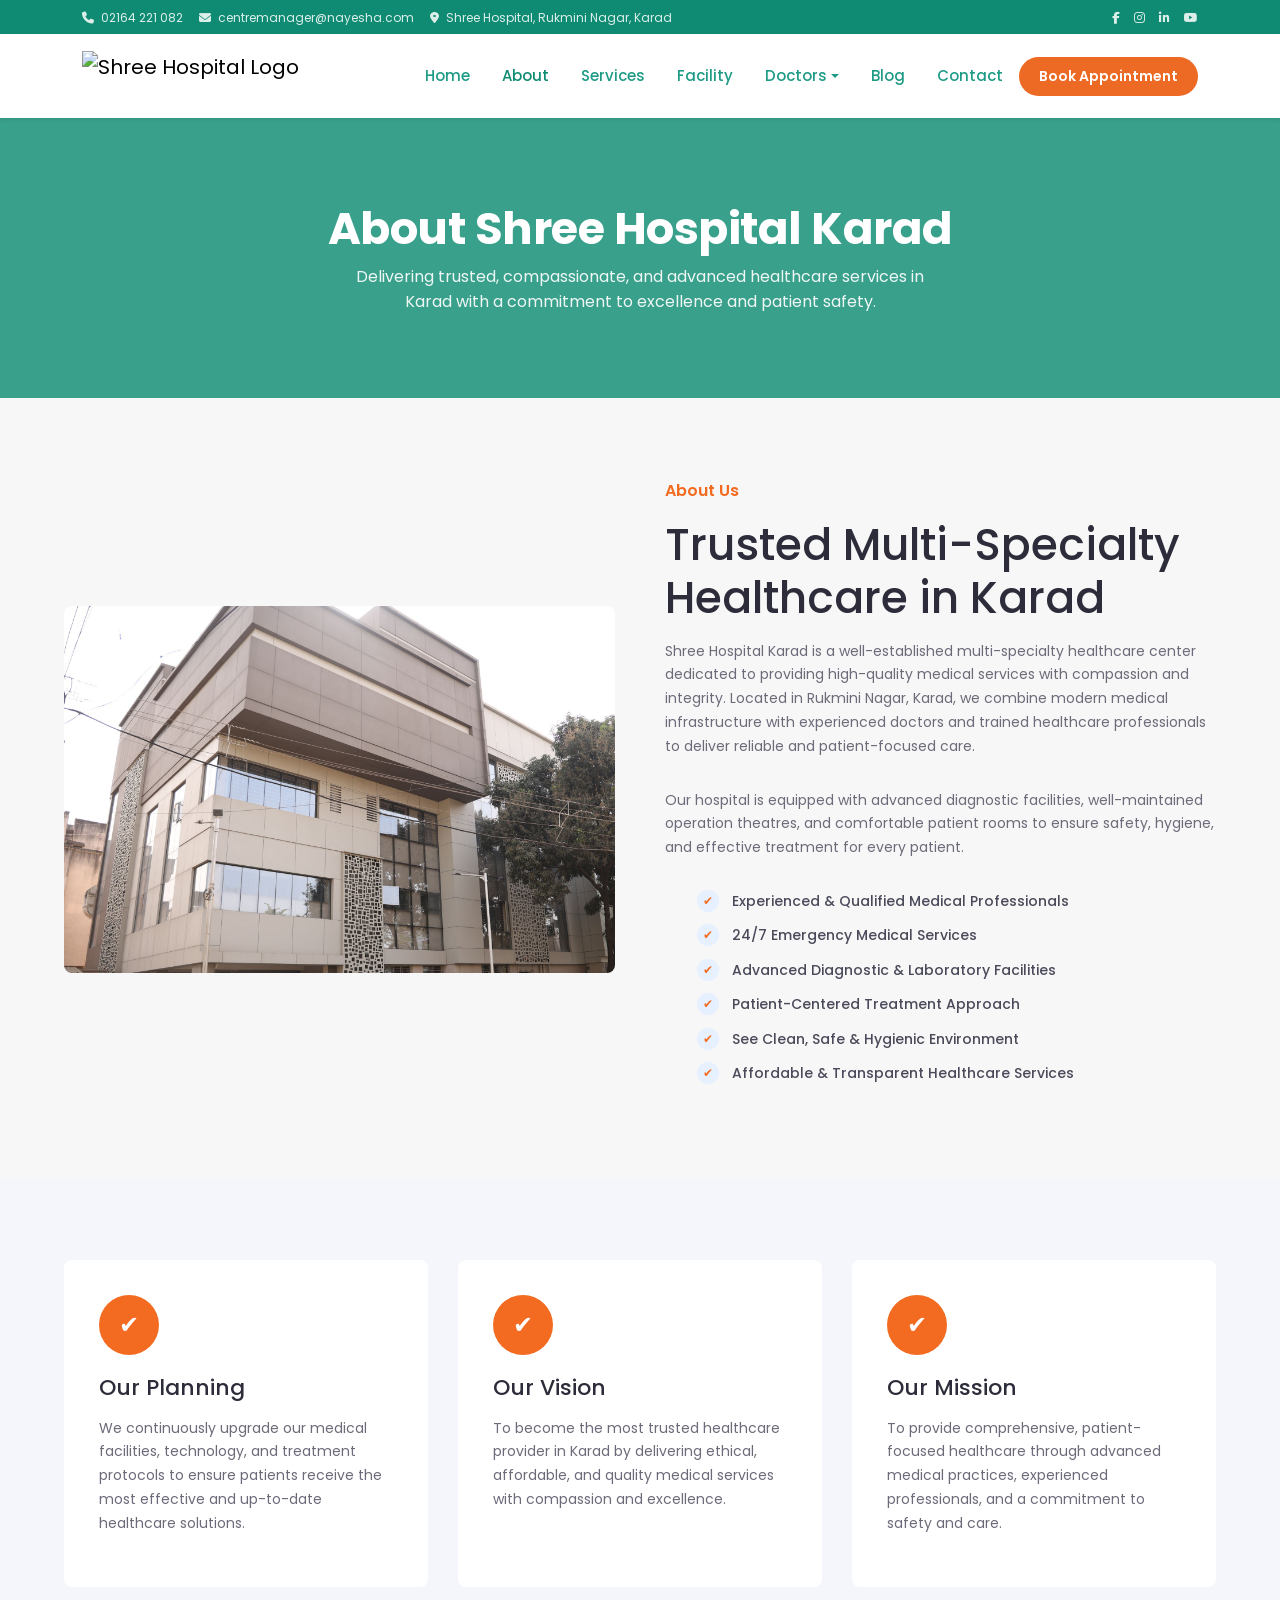
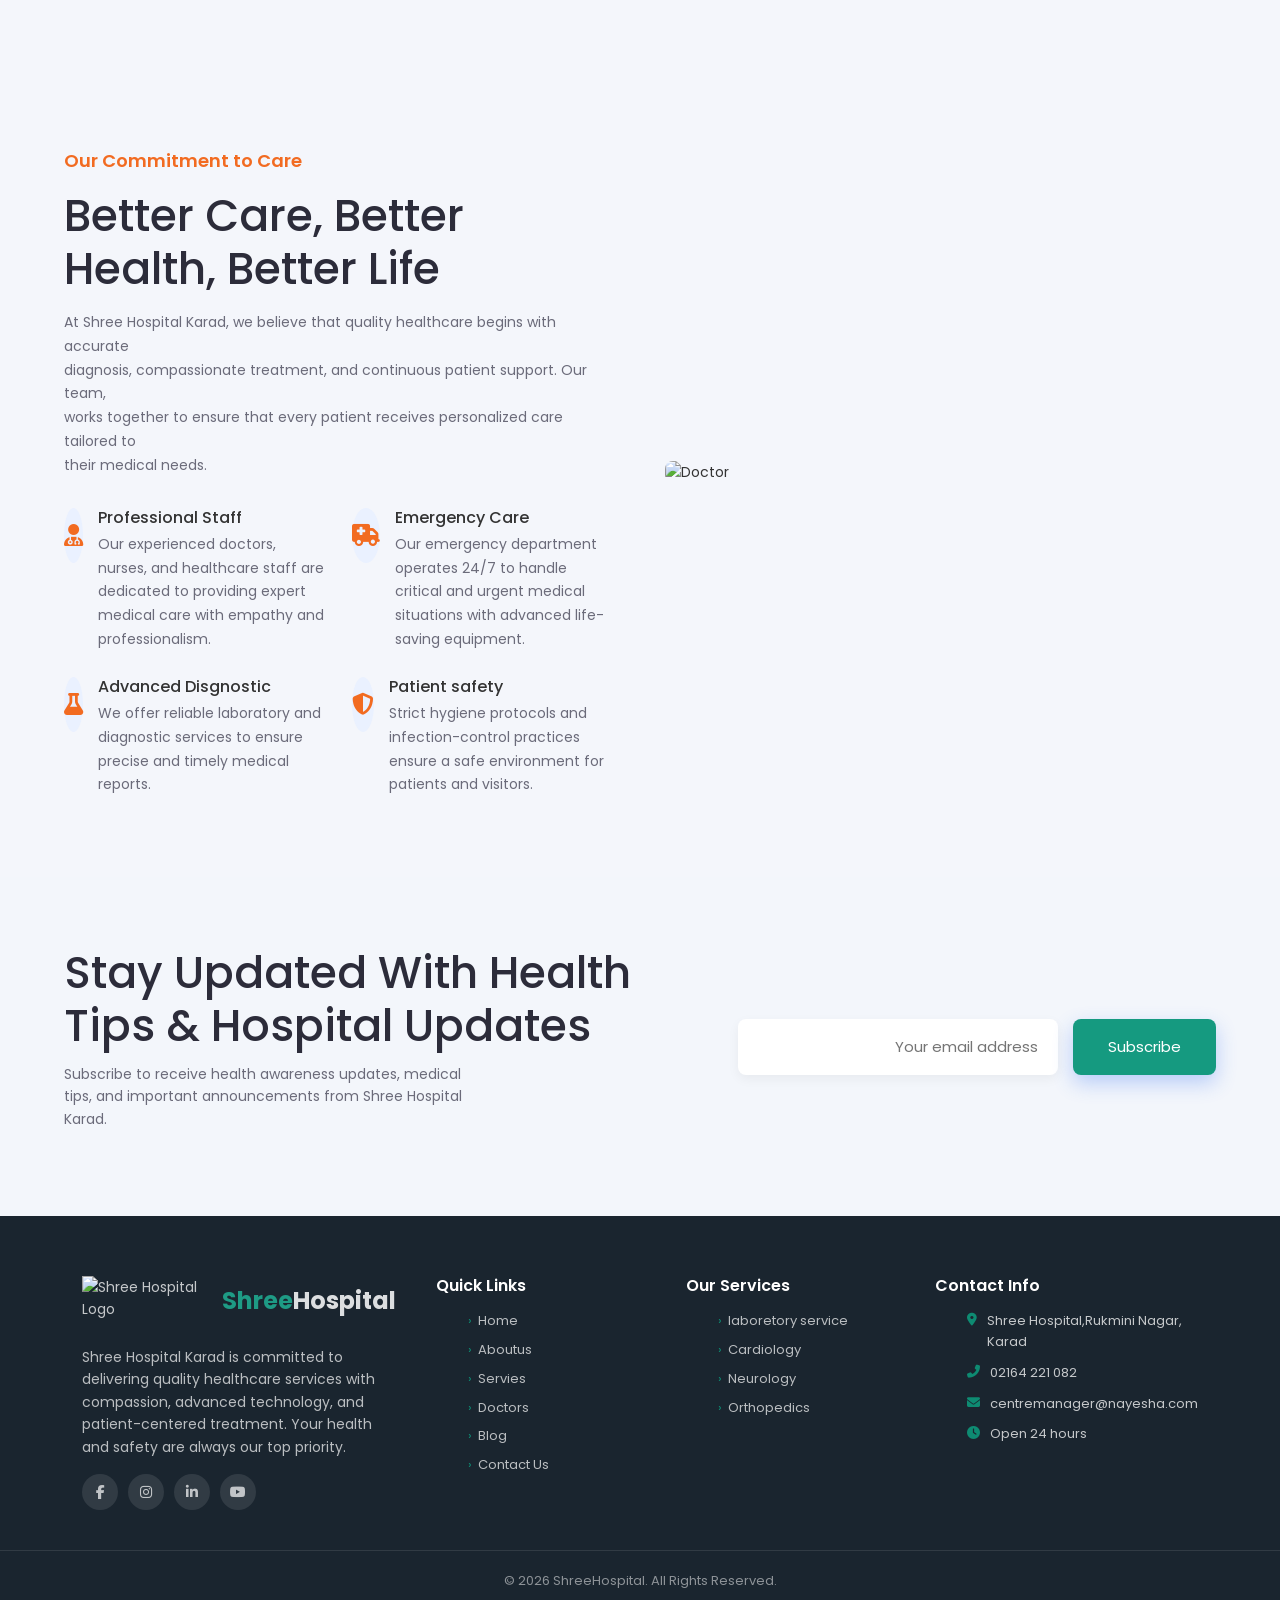
==== commit 25582085: "Update aboutus.html" ====
--- a/aboutus.html
+++ b/aboutus.html
@@ -42,81 +42,22 @@
     }
   /* navbar styles in navbar.css */
 
-        /* Main Container: This will contain the background image and overlay */
-        .about-shree {
-            position: relative;
-            width: 100%;
-           height: 300px; /* Set to 100% of the viewport height, adjust as needed (e.g., 60vh) */
-            min-height: 350px; /* Ensures a minimum size if the viewport is very small */
-            
-            /* Background image setup */
-            background-image: url('https://png.pngtree.com/thumb_back/fh260/background/20240912/pngtree-doctor-holding-clipboard-in-hospital-corridor-medical-stock-photo-image_16150320.jpg'); /* Placeholder: replace this with your hospital image URL */
-            background-size: cover; /* Ensures the entire area is covered by the image */
-            background-position: center center; /* Centers the image */
-            background-repeat: no-repeat;
-            
-            /* Standard alignment and spacing */
-            display: flex;
-            align-items: center;
-            justify-content: center;
-            text-align: center;
-            overflow: hidden; /* Important to contain the pseudo-element overlay */
-        }
-
-        /* Color Overlay to ensure text legibility (Matches the original background color) */
-        .about-shree::before {
-            content: '';
-            position: absolute;
-            top: 0;
-            left: 0;
-            width: 100%;
-            height: 100%;
-            /* Semi-transparent version of the original teal-green color */
-            background-color: rgba(18, 147, 114, 0.85); /* rgba(R, G, B, Opacity) */
-            z-index: 1; /* Places the overlay above the image and below the content */
-        }
-
-        /* Content Wrapper: Contains the text blocks and places them above the overlay */
-        .content-container {
-            position: relative;
-            z-index: 2; /* Important: Must be higher than the pseudo-element overlay's z-index */
-            max-width: 1000px; /* Limits the content width for readability */
-            padding: 4rem 2rem; /* Vertical and horizontal padding */
-            color: #ffffff; /* Sets text to white for high contrast */
-        }
-
-        /* Title Styling */
-        .about-shree h1 {
-            font-size: 3.5rem; /* Large font size for impact */
-            font-weight: 600; /* Bold weight */
-            letter-spacing: -0.5px; /* Slight letter spacing adjustment for better look */
-            margin-bottom: 2rem; /* Spacing below the title */
-        }
-
-        /* Original Description Styling */
-        .description {
-            font-size: 1.125rem; /* Larger than default paragraph text */
-            font-weight: 400; /* Regular weight */
-            line-height: 1.7; /* Increases line height for better readability */
-            opacity: 0.95; /* Slight reduction in opacity for a softer look */
-            margin-bottom: 2.5rem; /* Spacing below the description and above the Fun Fact */
-        }
-
-        /* Special Styling for the Fun Fact Text */
-        .fun-fact {
-            font-size: 1.3rem; /* Visually distinct but not larger than the description */
-            font-weight: 600; /* Bold weight for emphasis */
-            color: #ffffff; /* Keeps it white, but you could use a slightly different color if desired */
-            letter-spacing: 0.2px; /* Slight positive spacing for punch */
-            line-height: 1.4; /* Tighter line-height for a punchier statement */
-        }
+        
+        
+
+        
+
+        
+
+        
+
+        
+
+        
 
         /* Add simple responsiveness to adjust for smaller screens */
         @media (max-width: 768px) {
-            .about-shree {
-                height: auto; /* Allow content to dictate height on mobile */
-                padding: 5rem 1rem; /* Adjust padding for smaller screens */
-            }
+            
             .about-shree h1 {
                 font-size: 2.5rem; /* Reduce title size on mobile */
                 margin-bottom: 1.5rem;
@@ -546,6 +487,7 @@
   }
 
 
+  .about-shree { background-image: url('https://png.pngtree.com/thumb_back/fh260/background/20240912/pngtree-doctor-holding-clipboard-in-hospital-corridor-medical-stock-photo-image_16150320.jpg'); }
 </style>
 <!-- TOP BAR -->
 <div class="topbar">
@@ -573,7 +515,7 @@
     <button class="navbar-toggler" type="button" data-bs-toggle="collapse" data-bs-target="#navbarNav" aria-controls="navbarNav" aria-expanded="false" aria-label="Toggle navigation">
       <span class="navbar-toggler-icon"></span>
     </button>
-    <div class="collapse navbar-collapse justify-content-center" id="navbarNav">
+    <div class="collapse navbar-collapse justify-content-end" id="navbarNav">
       <ul class="navbar-nav">
         <li class="nav-item"><a class="nav-link " href="index.html">Home</a></li>
         <li class="nav-item"><a class="nav-link active" href="aboutus.html">About</a></li>
--- a/navbar.css
+++ b/navbar.css
@@ -54,6 +54,7 @@
   padding: 12px 0;
   background-color: #fff !important;
   font-family: 'Poppins', sans-serif;
+  position: relative;
 }
 
 .logo { height: 50px; }
@@ -107,22 +108,23 @@
 .about-shree {
   position: relative;
   width: 100%;
-  height: 260px;
-  min-height: 200px;
+  height: 280px;
   background-size: cover;
-  background-position: center;
+  background-position: center center;
   background-repeat: no-repeat;
+  background-attachment: scroll; /* no zoom/parallax */
   display: flex;
   align-items: center;
   justify-content: center;
   text-align: center;
   overflow: hidden;
 }
+/* Dark green overlay — no zoom, just color on top */
 .about-shree::before {
   content: '';
   position: absolute;
   inset: 0;
-  background-color: rgba(14, 139, 114, 0.85);
+  background-color: rgba(14, 139, 114, 0.82);
   z-index: 1;
 }
 .content-container {
@@ -136,12 +138,22 @@
   font-size: 2.8rem;
   font-weight: 700;
   font-family: 'Poppins', sans-serif;
-  margin-bottom: 10px;
-}
-.about-shree p {
+  margin-bottom: 8px;
+  letter-spacing: -0.5px;
+}
+.about-shree p.description {
   font-size: 1rem;
-  opacity: 0.9;
-  font-family: 'Poppins', sans-serif;
+  opacity: 0.92;
+  font-family: 'Poppins', sans-serif;
+  max-width: 600px;
+  margin: 0 auto;
+}
+@media (max-width: 767px) {
+  .about-shree { height: auto; padding: 50px 16px; }
+  .about-shree h1 { font-size: 1.8rem; }
+}
+@media (max-width: 480px) {
+  .about-shree h1 { font-size: 1.5rem; }
 }
 
 /* ---- FOOTER MOBILE ---- */
@@ -171,12 +183,89 @@
    MOBILE RESPONSIVE - ALL PAGES
    ============================================ */
 
-/* Tablet */
+/* Tablet & Mobile navbar fixes */
 @media (max-width: 991px) {
-  .navbar-nav { text-align: center; margin-top: 10px; }
-  .navbar-nav .nav-link { margin: 4px 0; padding: 8px 16px; border-radius: 6px; }
+
+  /* Lock navbar bar — prevent toggler from shifting */
+  .navbar > .container {
+    flex-wrap: nowrap !important;
+    align-items: center !important;
+    position: relative;
+  }
+
+  /* Order: logo | button | toggler */
+  .navbar-brand { order: 1; flex-shrink: 0; }
+
+  .appointment-btn {
+    order: 2;
+    display: inline-block !important;
+    margin-left: auto;
+    margin-right: 10px;
+    padding: 8px 14px;
+    font-size: 13px;
+    width: auto !important;
+  }
+
+  .navbar-toggler {
+    order: 3;
+    flex-shrink: 0;
+  }
+
+  /* Collapsed menu — full width, contained, no overflow */
+  .navbar-collapse {
+    order: 4;
+    position: absolute;
+    top: 100%;
+    left: 0;
+    right: 0;
+    width: 100%;
+    background: #fff;
+    box-shadow: 0 8px 20px rgba(0,0,0,0.1);
+    z-index: 999;
+    padding: 10px 20px 16px;
+    border-top: 2px solid #f0faf7;
+  }
+
+  .navbar-nav {
+    text-align: center;
+    width: 100%;
+    padding: 4px 0;
+  }
+
+  .navbar-nav .nav-item {
+    display: block;
+    width: 100%;
+  }
+
+  .navbar-nav .nav-link {
+    display: block;
+    width: 100%;
+    margin: 2px 0;
+    padding: 10px 14px;
+    border-radius: 6px;
+    font-size: 15px;
+    text-align: center;
+  }
+
   .navbar-nav .nav-link:hover { background: #f0faf7; }
-  .appointment-btn { display: block; margin: 12px auto; width: fit-content; }
+
+  /* Dropdown inside mobile menu */
+  .dropdown-menu {
+    position: static !important;
+    box-shadow: none;
+    border: none;
+    background: #f8fffe;
+    border-radius: 6px;
+    padding: 4px 0;
+    text-align: center;
+    width: 100%;
+  }
+
+  .dropdown-item {
+    text-align: center;
+    padding: 8px 20px;
+  }
+
   .footer-grid { grid-template-columns: 1fr 1fr; gap: 30px; }
 }
 
